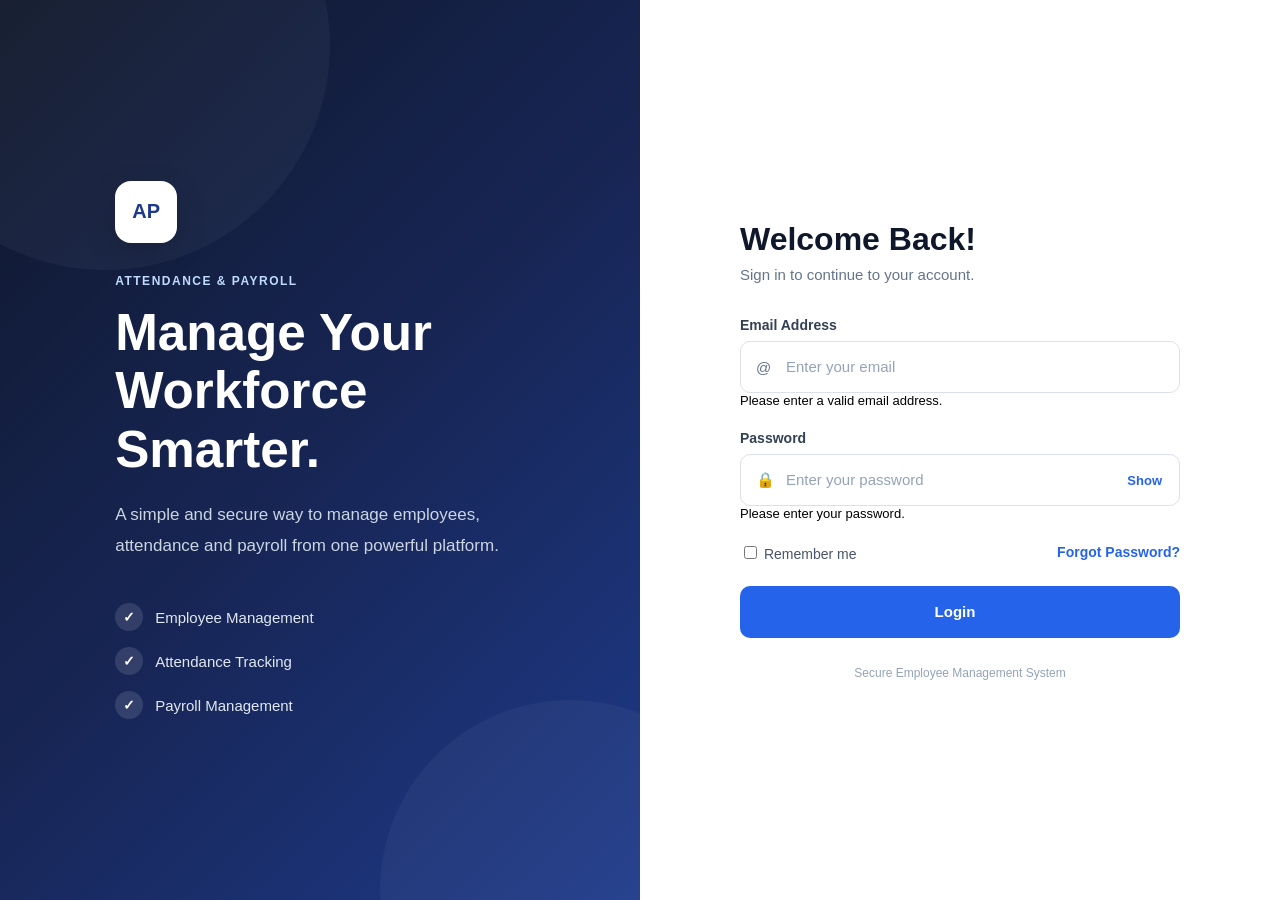
==== index.html @ 0e97949c "Chnages has been added" ====
<!DOCTYPE html>
<html lang="en">
<head>
    <meta charset="UTF-8">
    <meta name="viewport" content="width=device-width, initial-scale=1.0">
    <title>Document</title>
    <link rel="stylesheet" href="./assets/css/bootstrap.min.css">
</head>
<body>
<h1 class="bg bg-danger">Boot</h1>

    <script src="./assets/js/bootstrap.bundle.min.js"></script>

     <script>
        window.location.href = "./auth/login.html";
    </script>

</body>
</html>
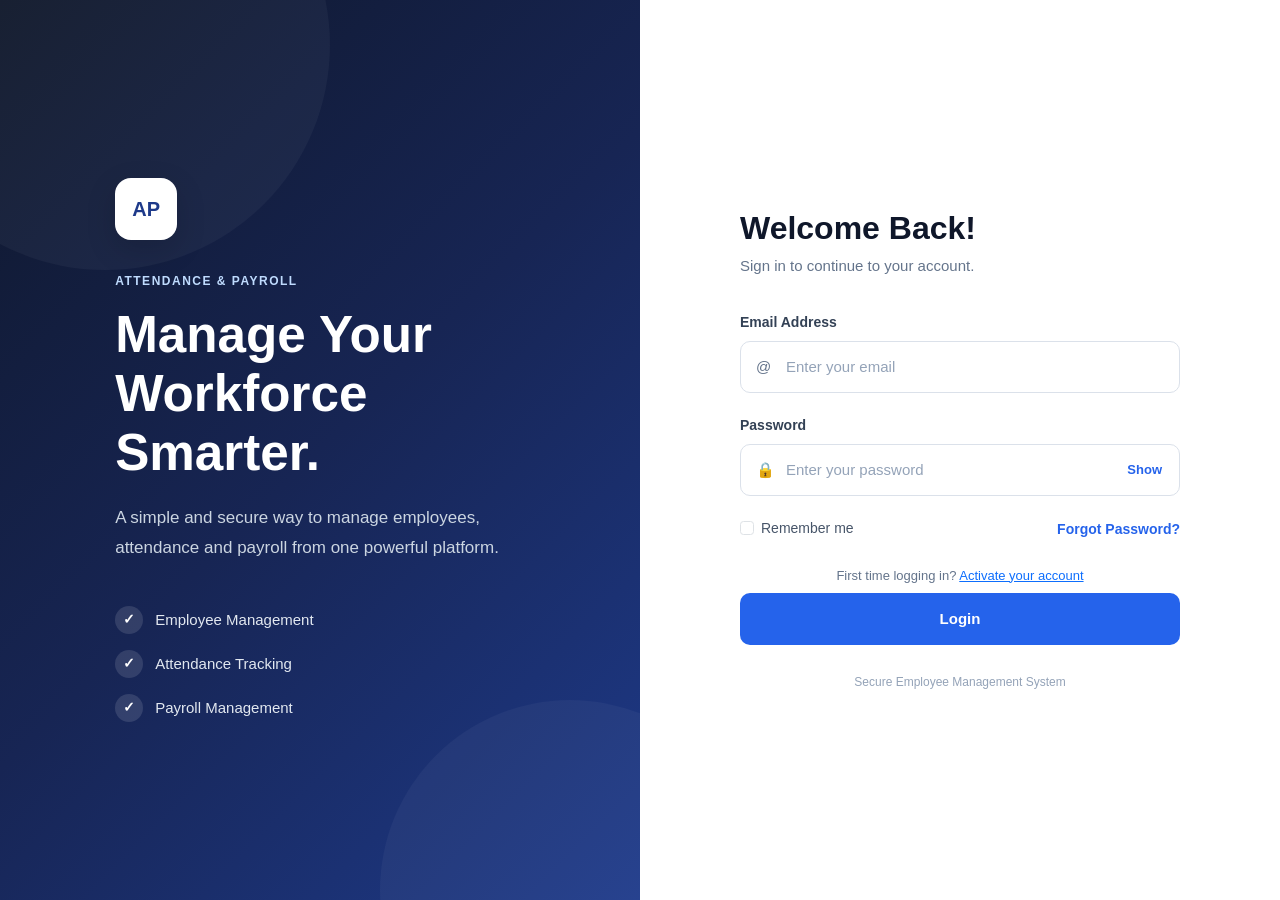
==== commit 33179a55: "Employee Dashboard API intigration" ====
--- a/index.html
+++ b/index.html
@@ -7,7 +7,7 @@
     <link rel="stylesheet" href="./assets/css/bootstrap.min.css">
 </head>
 <body>
-<h1 class="bg bg-danger">Boot</h1>
+<h1 class="">Boot</h1>
 
     <script src="./assets/js/bootstrap.bundle.min.js"></script>
 
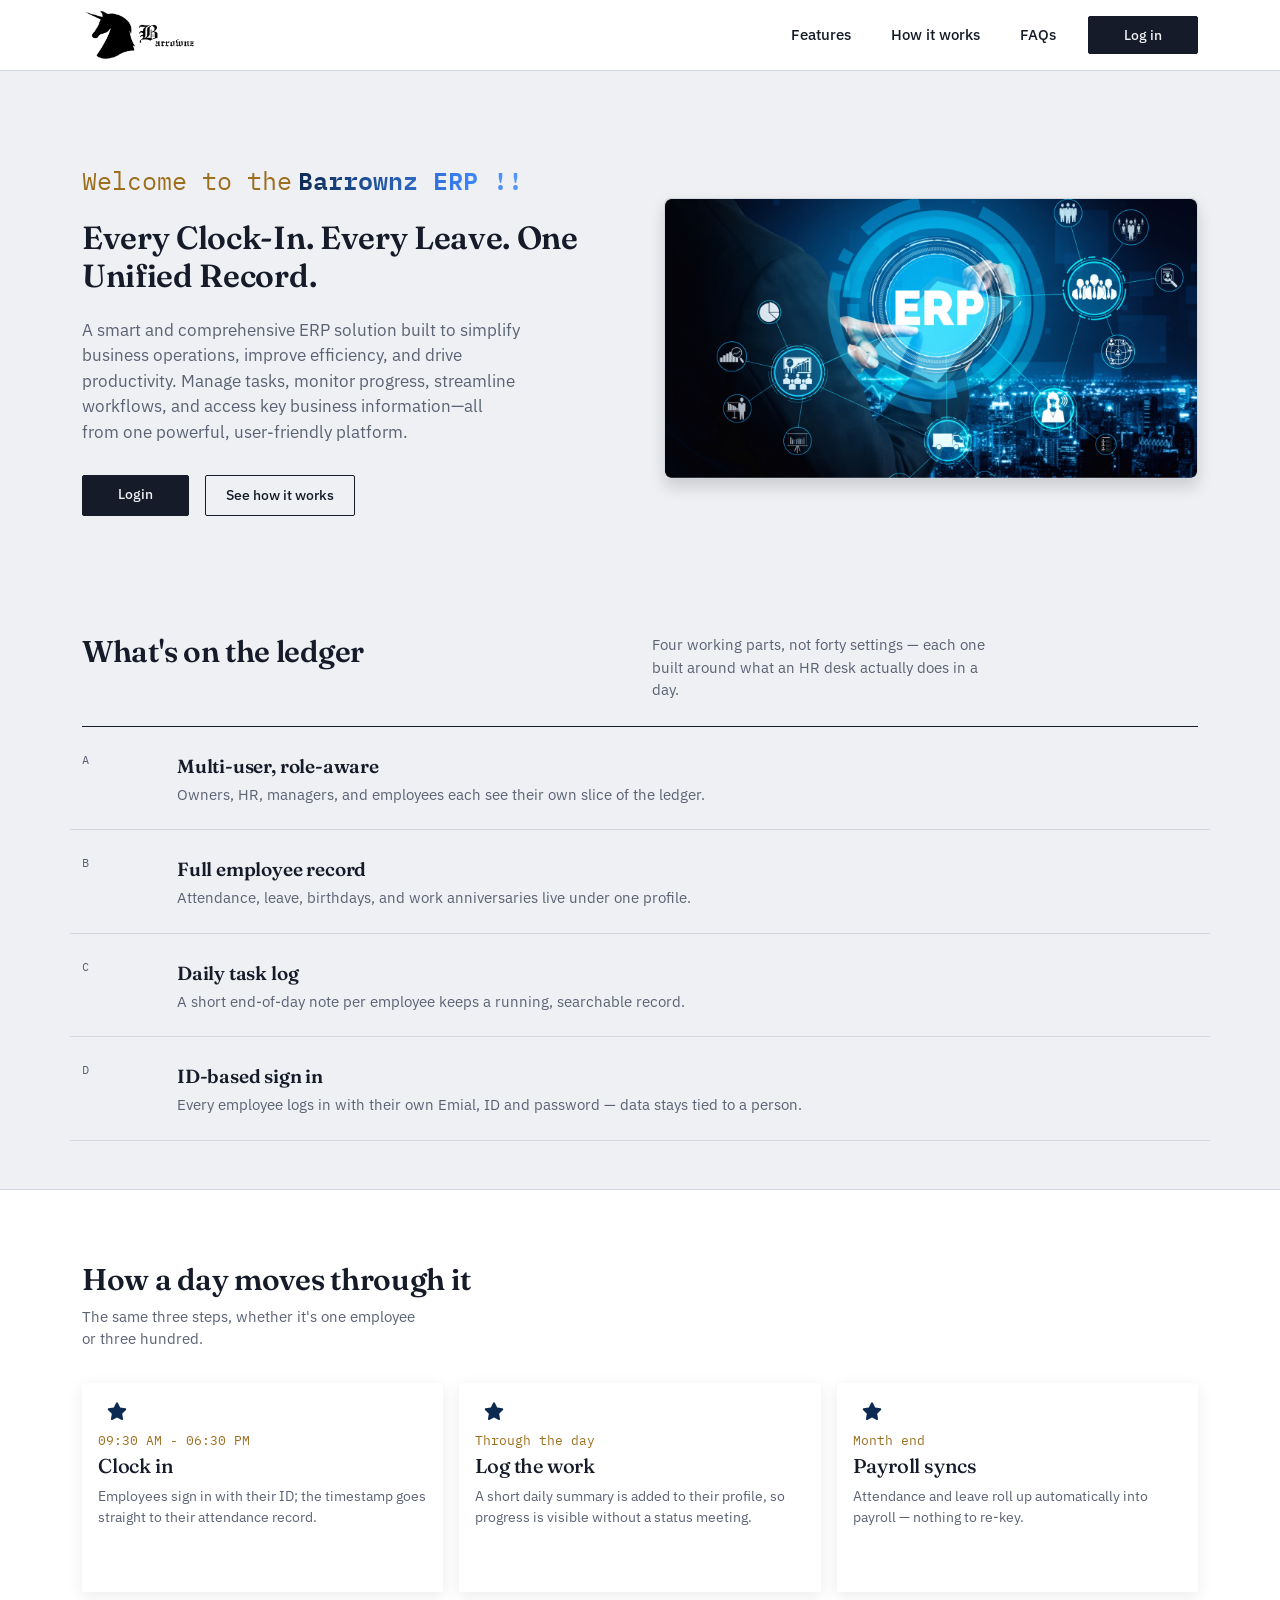
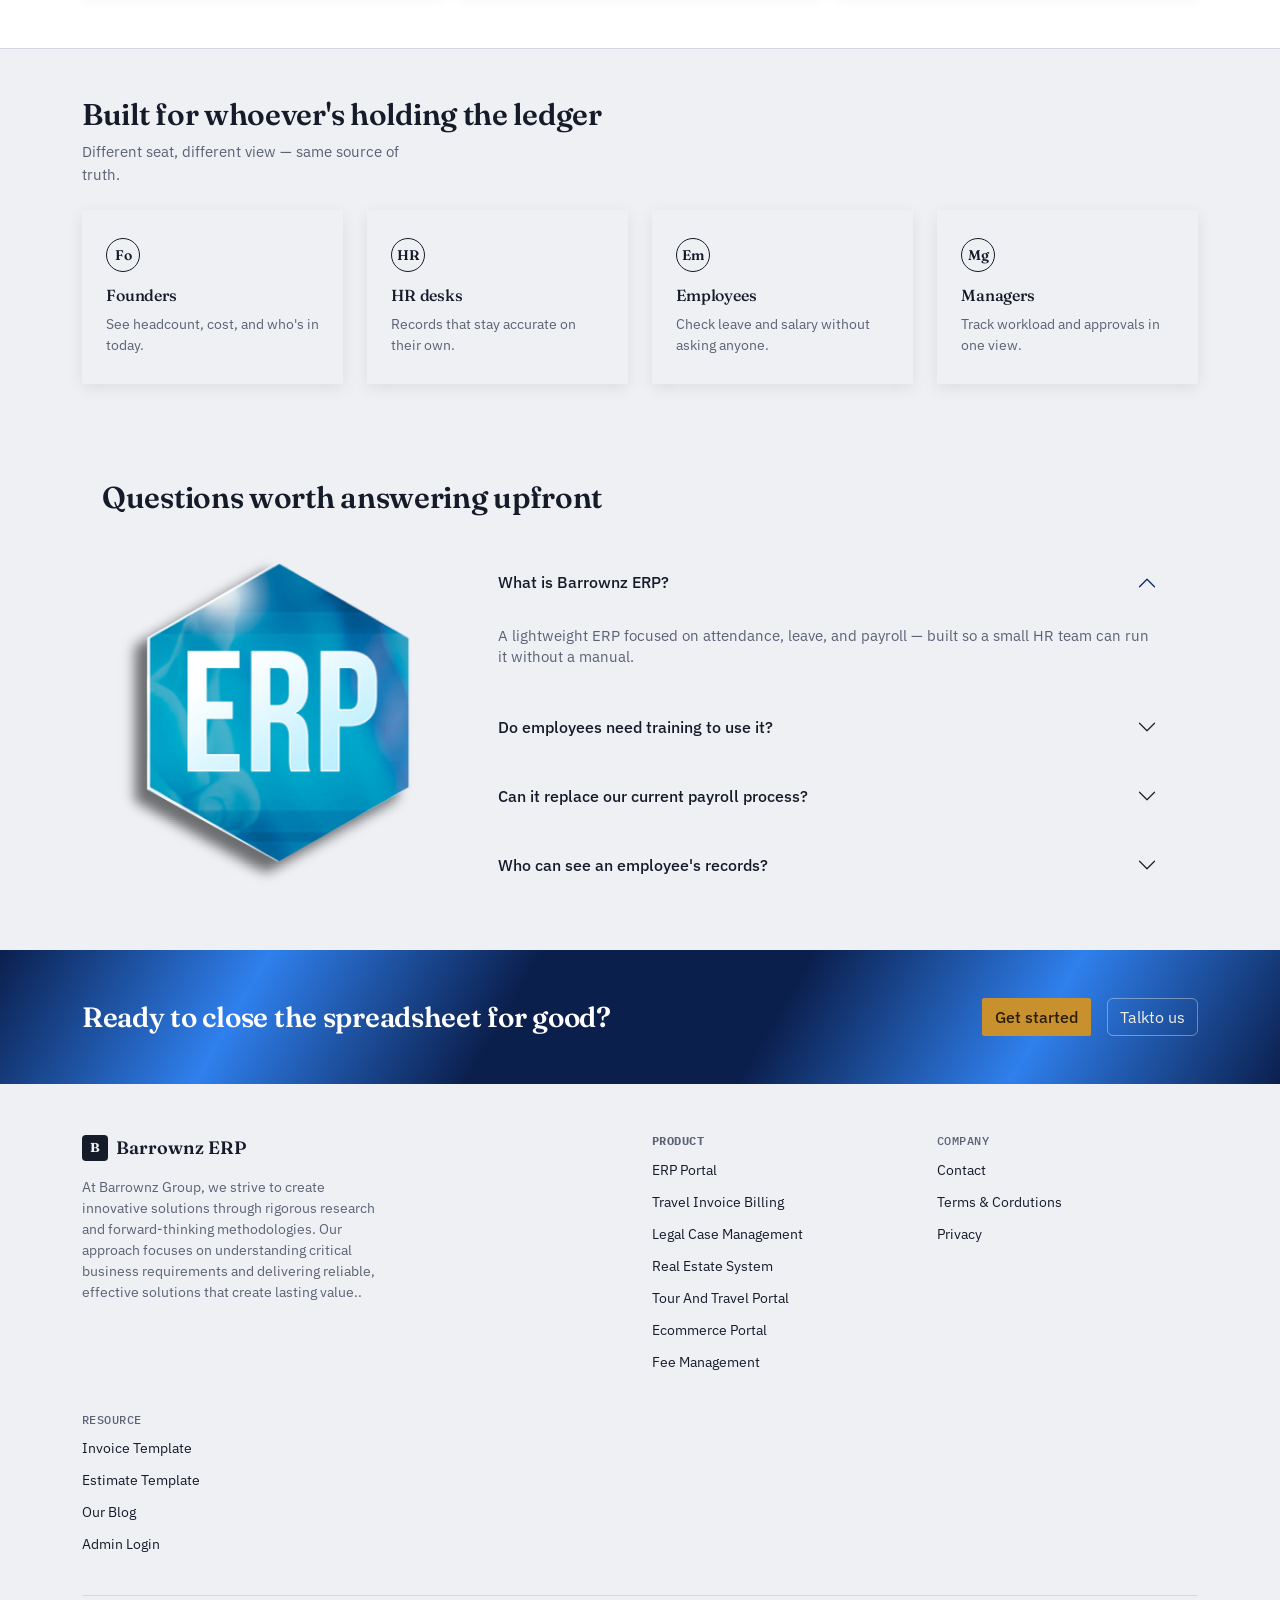
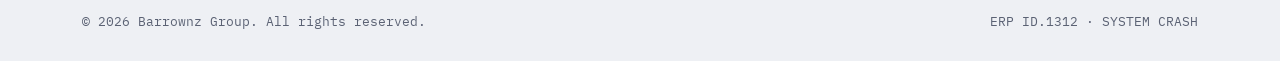
==== commit 0835a53f: "Updated" ====
--- a/index.html
+++ b/index.html
@@ -1,29 +1,488 @@
 <!DOCTYPE html>
 <html lang="en">
-<head>
-    <meta charset="UTF-8">
-    <meta name="viewport" content="width=device-width, initial-scale=1.0">
-    <title>Document</title>
-    <link rel="stylesheet" href="./assets/css/bootstrap.min.css">
-</head>
-<body>
-<h1 class="">Boot</h1>
-
-    <script src="./assets/js/bootstrap.bundle.min.js"></script>
-
-     <script>
-        window.location.href = "./auth/login.html";
-    </script>
-
-</body>
-</html>
-
-
-
-
-
-
-
-
-
-
+    <head>
+        <meta charset="UTF-8">
+        <meta name="viewport" content="width=device-width, initial-scale=1.0">
+        <title>Barrownz ERP — One ledger for every clock-in</title>
+        <link rel="icon" href="./assets/image/favicon.ico" type="image/x-icon">
+        <link rel="icon" type="image/png" sizes="32x32"
+            href="./assets/image/Barrownz-Logo.png">
+        <link rel="icon" type="image/png" sizes="16x16"
+            href="./assets/image/Barrownz-Logo.png">
+        <link rel="apple-touch-icon" sizes="180x180"
+            href="./assets/image/Barrownz-Logo.png">
+
+        <!-- Bootstrap 5 -->
+        <link href="./assets/css/bootstrap.min.css" rel="stylesheet">
+
+        <!-- Fonts -->
+        <link rel="preconnect" href="https://fonts.googleapis.com">
+        <link
+            href="https://fonts.googleapis.com/css2?family=Fraunces:opsz,wght@9..144,500;9..144,600;9..144,700&family=IBM+Plex+Sans:wght@400;500;600&family=IBM+Plex+Mono:wght@400;500&display=swap"
+            rel="stylesheet">
+        <link rel="stylesheet" href="../css/employee/Home.css">
+        <link rel="stylesheet"
+            href="https://cdn.jsdelivr.net/npm/bootstrap-icons@1.11.3/font/bootstrap-icons.css">
+    </head>
+    <body>
+
+        <!-- ================= NAVBAR ================= -->
+        <nav class="navbar navbar-expand-lg sticky-top">
+            <div class="container">
+
+                <a class="navbar-brand d-flex align-items-center gap-2"
+                    href="#">
+                    <img src="../assets/image/Barrownz-Logo.png"
+                        alt="Barrownz ERP logo"
+                        class="brand-logo img-fluid">
+                </a>
+
+                <button class="navbar-toggler" type="button"
+                    data-bs-toggle="collapse" data-bs-target="#navMenu"
+                    aria-controls="navMenu" aria-expanded="false"
+                    aria-label="Toggle navigation">
+                    <span class="navbar-toggler-icon"></span>
+                </button>
+                <div class="collapse navbar-collapse" id="navMenu">
+                    <ul
+                        class="navbar-nav ms-auto align-items-lg-center gap-lg-4 gap-2 mt-3 mt-lg-0">
+                        <li class="nav-item">
+                            <a class="nav-link nav-link-custom"
+                                href="#features">Features</a>
+                        </li>
+                        <li class="nav-item">
+                            <a class="nav-link nav-link-custom" href="#how">How
+                                it works</a>
+                        </li>
+                        <li class="nav-item">
+                            <a class="nav-link nav-link-custom"
+                                href="#faq">FAQs</a>
+                        </li>
+                        <li class="nav-item">
+                            <a href="../auth/login.html"
+                                class="btn btn-brand-dark">Log in</a>
+                        </li>
+                    </ul>
+                </div>
+            </div>
+        </nav>
+
+        <!-- ================= HERO ================= -->
+        <header class="hero">
+            <div class="container">
+                <div class="row align-items-center g-5">
+                    <div class="col-lg-6">
+                        <div class="eyebrow">
+                            Welcome to the
+                            <span class="highlight-text">Barrownz ERP
+                                !!</span></div>
+                        <h2>Every Clock-In. Every Leave. One Unified
+                            Record.</h2>
+                        <p class="lede">A smart and comprehensive ERP solution
+                            built to simplify business operations, improve
+                            efficiency, and drive productivity. Manage tasks,
+                            monitor progress, streamline workflows, and access
+                            key business information—all from one powerful,
+                            user-friendly platform.</p>
+                        <div class="d-flex gap-3 flex-wrap">
+                            <a href="../auth/login.html"
+                                class="btn btn-brand-dark">Login</a>
+                            <a href="#how" class="btn btn-brand-ghost">See how
+                                it works</a>
+                        </div>
+                    </div>
+                    <div class="col-lg-6">
+                        <!-- Timesheet card hata diya, ab sirf image dikhegi -->
+                        <img src="../assets/image/erp-software.png"
+                            alt="Barrownz ERP dashboard preview"
+                            class="img-fluid rounded shadow"
+                            style="border:1px solid var(--line);">
+                    </div>
+                </div>
+            </div>
+        </header>
+
+        <!-- ================= FEATURES (LEDGER) ================= -->
+        <section class="section" id="features">
+            <div class="container">
+                <div class="row section-head mb-4 gy-3">
+                    <div class="col-lg-6">
+                        <h2>What's on the ledger</h2>
+                    </div>
+                    <div class="col-lg-6">
+                        <p>Four working parts, not forty settings — each one
+                            built around what an HR desk actually does in a
+                            day.</p>
+                    </div>
+                </div>
+                <div class="ledger">
+                    <div class="row ledger-row gx-4">
+                        <div class="col-md-1 idx">A</div>
+                        <div class="col-md-11">
+                            <h3>Multi-user, role-aware</h3>
+                            <p>Owners, HR, managers, and employees each see
+                                their own slice of the ledger.</p>
+                        </div>
+                    </div>
+                    <div class="row ledger-row gx-4">
+                        <div class="col-md-1 idx">B</div>
+                        <div class="col-md-11">
+                            <h3>Full employee record</h3>
+                            <p>Attendance, leave, birthdays, and work
+                                anniversaries live under one profile.</p>
+                        </div>
+                    </div>
+                    <div class="row ledger-row gx-4">
+                        <div class="col-md-1 idx">C</div>
+                        <div class="col-md-11">
+                            <h3>Daily task log</h3>
+                            <p>A short end-of-day note per employee keeps a
+                                running, searchable record.</p>
+                        </div>
+                    </div>
+                    <div class="row ledger-row gx-4">
+                        <div class="col-md-1 idx">D</div>
+                        <div class="col-md-11">
+                            <h3>ID-based sign in</h3>
+                            <p>Every employee logs in with their own Emial, ID
+                                and password — data stays tied to a person.</p>
+                        </div>
+                    </div>
+                </div>
+            </div>
+        </section>
+
+        <!-- ================= HOW IT WORKS (TIMELINE) ================= -->
+        <section class="section section-alt" id="how">
+            <div class="container">
+                <div class="section-head my-4">
+                    <h2>How a day moves through it</h2>
+                    <p>The same three steps, whether it's one employee or three
+                        hundred. </p>
+                </div>
+                <div
+                    class="row g-3 d-flex align-items-center justify-content-between flex-wrap">
+                    <div class="col-md d-flex">
+                        <div class="py-5 px-3 card-box">
+                            <div class="tl-icon-wrap">
+                                <svg class="tl-node"
+                                    xmlns="http://www.w3.org/2000/svg"
+                                    viewBox="0 0 16 16" width="20" height="20"
+                                    fill="currentColor">
+                                    <path
+                                        d="M8 .25a.75.75 0 0 1 .673.418l1.882 3.815 4.21.612a.75.75 0 0 1 .416 1.279l-3.046 2.97.719 4.192a.75.75 0 0 1-1.088.79L8 12.347l-3.766 1.98a.75.75 0 0 1-1.088-.79l.72-4.192L.818 6.374a.75.75 0 0 1 .416-1.28l4.21-.611L7.327.668A.75.75 0 0 1 8 .25Z" />
+                                </svg>
+                            </div>
+                            <div>
+                                <div class="tl-time mb-1">09:30 AM - 06:30
+                                    PM</div>
+                                <h3 class="h5">Clock in</h3>
+                                <p class="text-muted-custom small">Employees
+                                    sign in
+                                    with their ID; the timestamp goes straight
+                                    to
+                                    their attendance record.
+                                </p>
+                            </div>
+                        </div>
+                    </div>
+                    <div class="col-md py-2 d-flex">
+                        <div class="py-5 px-3 card-box">
+                            <div class="tl-icon-wrap">
+                                <svg class="tl-node"
+                                    xmlns="http://www.w3.org/2000/svg"
+                                    viewBox="0 0 16 16" width="20" height="20"
+                                    fill="currentColor">
+                                    <path
+                                        d="M8 .25a.75.75 0 0 1 .673.418l1.882 3.815 4.21.612a.75.75 0 0 1 .416 1.279l-3.046 2.97.719 4.192a.75.75 0 0 1-1.088.79L8 12.347l-3.766 1.98a.75.75 0 0 1-1.088-.79l.72-4.192L.818 6.374a.75.75 0 0 1 .416-1.28l4.21-.611L7.327.668A.75.75 0 0 1 8 .25Z" />
+                                </svg>
+                            </div>
+                            <div>
+                                <div class="tl-time mb-1">Through the day</div>
+                                <h3 class="h5">Log the work</h3>
+                                <p class="text-muted-custom small">A short daily
+                                    summary is added to their profile, so
+                                    progress
+                                    is visible without a status meeting.
+                                </p>
+                            </div>
+                        </div>
+                    </div>
+                    <div class="col-md py-2 d-flex">
+                        <div class="py-5 px-3 card-box">
+                            <div class="tl-icon-wrap">
+                                <svg class="tl-node"
+                                    xmlns="http://www.w3.org/2000/svg"
+                                    viewBox="0 0 16 16" width="20" height="20"
+                                    fill="currentColor">
+                                    <path
+                                        d="M8 .25a.75.75 0 0 1 .673.418l1.882 3.815 4.21.612a.75.75 0 0 1 .416 1.279l-3.046 2.97.719 4.192a.75.75 0 0 1-1.088.79L8 12.347l-3.766 1.98a.75.75 0 0 1-1.088-.79l.72-4.192L.818 6.374a.75.75 0 0 1 .416-1.28l4.21-.611L7.327.668A.75.75 0 0 1 8 .25Z" />
+                                </svg>
+                            </div>
+                            <div>
+                                <div class="tl-time mb-1">Month end</div>
+                                <h3 class="h5">Payroll syncs</h3>
+                                <p class="text-muted-custom small">Attendance
+                                    and leave roll up automatically into payroll
+                                    — nothing to re-key.</p>
+                            </div>
+                        </div>
+                    </div>
+                </div>
+            </div>
+        </section>
+
+        <!-- ================= AUDIENCE ================= -->
+        <section class="section">
+            <div class="container">
+                <div class="section-head mb-4">
+                    <h2>Built for whoever's holding the ledger</h2>
+                    <p>Different seat, different view — same source of
+                        truth.</p>
+                </div>
+                <div class="row g-4">
+                    <div class="col-md-3 col-6">
+                        <div class="aud-cell h-100 card-box">
+                            <div class="aud-mono">Fo</div>
+                            <h3 class="h6">Founders</h3>
+                            <p class="text-muted-custom small mb-0">See
+                                headcount, cost, and who's in today.</p>
+                        </div>
+                    </div>
+                    <div class="col-md-3 col-6">
+                        <div class="aud-cell h-100 card-box">
+                            <div class="aud-mono">HR</div>
+                            <h3 class="h6">HR desks</h3>
+                            <p class="text-muted-custom small mb-0">Records that
+                                stay accurate on their own.</p>
+                        </div>
+                    </div>
+                    <div class="col-md-3 col-6">
+                        <div class="aud-cell h-100 card-box">
+                            <div class="aud-mono">Em</div>
+                            <h3 class="h6">Employees</h3>
+                            <p class="text-muted-custom small mb-0">Check leave
+                                and salary without asking anyone.</p>
+                        </div>
+                    </div>
+                    <div class="col-md-3 col-6">
+                        <div class="aud-cell h-100 card-box">
+                            <div class="aud-mono">Mg</div>
+                            <h3 class="h6">Managers</h3>
+                            <p class="text-muted-custom small mb-0">Track
+                                workload and approvals in one view.</p>
+                        </div>
+                    </div>
+                </div>
+            </div>
+        </section>
+
+        <!-- ================= FAQ ================= -->
+        <section class="section" id="faq">
+            <div class="container" style="max-width:1100px;">
+                <div class="section-head mb-4">
+                    <h2>Questions worth answering upfront</h2>
+                </div>
+                <div class="row align-items-start g-5">
+                    <!-- LEFT SIDE - IMAGE -->
+                    <div class="col-lg-4 d-flex align-items-center">
+                        <div class="image-card border-0">
+                            <img src="../assets/image/ERP.png"
+                                alt="Barrownz ERP FAQ illustration"
+                                class="img-fluid rounded image-scale">
+                        </div>
+                    </div>
+
+                    <!-- RIGHT SIDE - ACCORDION -->
+                    <div class="col-lg-8 bg-transparent pt-2">
+                        <div class="accordion bg-transparent" id="faqAccordion">
+                            <div class="accordion-item">
+                                <h2 class="accordion-header">
+                                    <button class="accordion-button"
+                                        type="button"
+                                        data-bs-toggle="collapse"
+                                        data-bs-target="#f1">
+                                        What is Barrownz ERP?
+                                    </button>
+                                </h2>
+                                <div id="f1"
+                                    class="accordion-collapse collapse show"
+                                    data-bs-parent="#faqAccordion">
+                                    <div class="accordion-body">A lightweight
+                                        ERP
+                                        focused on attendance, leave, and
+                                        payroll —
+                                        built so a small HR team can run it
+                                        without a
+                                        manual.
+                                    </div>
+                                </div>
+                            </div>
+                            <div class="accordion-item">
+                                <h2 class="accordion-header">
+                                    <button class="accordion-button collapsed"
+                                        type="button"
+                                        data-bs-toggle="collapse"
+                                        data-bs-target="#f2">
+                                        Do employees need training to use it?
+                                    </button>
+                                </h2>
+                                <div id="f2" class="accordion-collapse collapse"
+                                    data-bs-parent="#faqAccordion">
+                                    <div class="accordion-body">
+                                        Signing in and logging a day takes under
+                                        a
+                                        minute. Most teams are fully on it
+                                        within a
+                                        week.
+                                    </div>
+                                </div>
+                            </div>
+                            <div class="accordion-item">
+                                <h2 class="accordion-header">
+                                    <button class="accordion-button collapsed"
+                                        type="button" data-bs-toggle="collapse"
+                                        data-bs-target="#f3">
+                                        Can it replace our current payroll
+                                        process?
+                                    </button>
+                                </h2>
+                                <div id="f3" class="accordion-collapse collapse"
+                                    data-bs-parent="#faqAccordion">
+                                    <div class="accordion-body">
+                                        Attendance and leave feed straight into
+                                        payroll,
+                                        so most teams drop the separate
+                                        spreadsheet
+                                        within one pay cycle.
+                                    </div>
+                                </div>
+                            </div>
+                            <div class="accordion-item">
+                                <h2 class="accordion-header">
+                                    <button class="accordion-button collapsed"
+                                        type="button"
+                                        data-bs-toggle="collapse"
+                                        data-bs-target="#f4">
+                                        Who can see an employee's records?
+                                    </button>
+                                </h2>
+                                <div id="f4" class="accordion-collapse collapse"
+                                    data-bs-parent="#faqAccordion">
+                                    <div class="accordion-body">
+                                        Only that employee, their manager, and
+                                        HR —
+                                        role-based access keeps records private.
+                                    </div>
+                                </div>
+                            </div>
+                        </div>
+                    </div>
+
+                </div>
+            </div>
+        </section>
+
+        <!-- ================= CTA ================= -->
+        <section class="cta-band py-5">
+            <div
+                class="container d-flex flex-wrap justify-content-between align-items-center gap-4">
+                <h2 class="mb-0">Ready to close the spreadsheet for good?</h2>
+                <div class="d-flex gap-3">
+                    <a href="#" class="btn btn-brand-amber">Get started</a>
+                    <a href="#" class="btn"
+                        style="border:1px solid rgba(242,239,230,.4);color:#F2EFE6;">
+                        Talkto us
+                    </a>
+                </div>
+            </div>
+        </section>
+
+        <!-- ================= FOOTER ================= -->
+        <footer>
+            <div class="container">
+                <div class="row g-4">
+                    <div class="col-md-6">
+                        <div class="d-flex align-items-center gap-2 mb-3">
+                            <span class="brand-mark">B</span>
+                            <span class="brand-name">Barrownz ERP</span>
+                        </div>
+                        <p class="text-muted-custom small"
+                            style="max-width:38ch;">
+                            At Barrownz Group, we strive
+                            to create innovative solutions through rigorous
+                            research and forward-thinking methodologies. Our
+                            approach focuses on understanding critical business
+                            requirements and delivering reliable, effective
+                            solutions that create lasting value..
+                        </p>
+                    </div>
+                    <div class="col-6 col-md-3">
+                        <h4 class="fw-bold">Product</h4>
+                        <ul class="list-unstyled d-flex flex-column gap-2">
+                            <li>
+                                <a href="#">ERP Portal</a>
+                            </li>
+                            <li>
+                                <a href="#">Travel Invoice Billing</a>
+                            </li>
+                            <li>
+                                <a href="#">Legal Case Management</a>
+                            </li>
+                            <li>
+                                <a href="#">Real Estate System</a>
+                            </li>
+                            <li>
+                                <a href="#">Tour And Travel Portal</a>
+                            </li>
+                            <li>
+                                <a href="#">Ecommerce Portal</a>
+                            </li>
+                            <li>
+                                <a href="#">Fee Management</a>
+                            </li>
+                        </ul>
+                    </div>
+                    <div class="col-6 col-md-3">
+                        <h4>Company</h4>
+                        <ul class="list-unstyled d-flex flex-column gap-2">
+                            <li>
+                                <a href="#">Contact</a>
+                            </li>
+                            <li>
+                                <a href="#">Terms & Cordutions</a>
+                            </li>
+                            <li>
+                                <a href="#">Privacy</a>
+                            </li>
+                        </ul>
+                    </div>
+                    <div class="col-6 col-md-3">
+                        <h4>Resource</h4>
+                        <ul class="list-unstyled d-flex flex-column gap-2">
+                            <li>
+                                <a href="#">Invoice Template</a>
+                            </li>
+                            <li>
+                                <a href="#">Estimate Template</a>
+                            </li>
+                            <li>
+                                <a href="#">Our Blog</a>
+                            </li>
+                            <li>
+                                <a href="#">Admin Login</a>
+                            </li>
+                        </ul>
+                    </div>
+                </div>
+                <div
+                    class="d-flex justify-content-between flex-wrap pt-3 mt-4 foot-bottom">
+                    <span>© 2026 Barrownz Group. All rights reserved.</span>
+                    <span>ERP ID.1312 · SYSTEM CRASH</span>
+                </div>
+            </div>
+        </footer>
+
+        <script src="../assets/js/bootstrap.bundle.min.js"></script>
+    </body>
+</html>
--- a/css/employee/Home.css
+++ b/css/employee/Home.css
@@ -0,0 +1,507 @@
+:root {
+    --ink: #161B29;
+    --paper: #EEF0F4;
+    --paper-2: #E4E7ED;
+    --card: #FFFFFF;
+    --line: #D3D7E0;
+    --amber: #C8912E;
+    --amber-deep: #9C6E1E;
+    --teal: #2C6A5E;
+    --teal-deep: #1E4B42;
+    --muted: #5B6274;
+}
+
+body {
+    background: var(--paper);
+    color: var(--ink);
+    font-family: 'IBM Plex Sans', sans-serif;
+}
+
+h1,
+h2,
+h3 {
+    font-family: 'Fraunces', serif;
+    font-weight: 600;
+    letter-spacing: -0.01em;
+}
+
+.mono {
+    font-family: 'IBM Plex Mono', monospace;
+}
+
+.text-muted-custom {
+    color: var(--muted);
+}
+
+/* ---------- NAVBAR (fixed) ---------- */
+
+.brand-logo {
+    height: 50px;
+    width: auto;
+    object-fit: contain;
+}
+
+.navbar {
+    border-bottom: 1px solid var(--line);
+    background: var(--card) !important;
+    padding: 5px 0;
+}
+
+.brand-mark {
+    width: 26px;
+    /* pehle 32px tha */
+    height: 26px;
+    border-radius: 4px;
+    background: var(--ink);
+    color: var(--paper);
+    display: flex;
+    align-items: center;
+    justify-content: center;
+    font-family: 'Fraunces', serif;
+    font-weight: 700;
+    font-size: 13px;
+}
+
+.brand-name {
+    font-family: 'Fraunces', serif;
+    font-weight: 600;
+    font-size: 18px;
+    color: var(--ink);
+}
+
+.brand-sub {
+    font-family: 'IBM Plex Mono', monospace;
+    font-size: 9px;
+    /* pehle 10px tha */
+    color: var(--muted);
+    letter-spacing: .04em;
+}
+
+.nav-link-custom {
+    color: var(--ink) !important;
+    font-size: 14.5px;
+    font-weight: 500;
+}
+
+.nav-link-custom:hover {
+    color: var(--amber-deep) !important;
+}
+
+/* Custom button — explicit colors, high specificity so nothing overrides it */
+.btn-brand-dark {
+    background-color: var(--ink) !important;
+    color: var(--paper) !important;
+    border: 1px solid var(--ink) !important;
+    border-radius: 2px;
+    font-size: 13.5px;
+    font-weight: 500;
+    padding: 0.5rem 2.2rem;
+    /* pehle 9px 20px tha */
+}
+
+.btn-brand-dark:hover {
+    background-color: var(--amber-deep) !important;
+    border-color: var(--amber-deep) !important;
+    color: #fff !important;
+}
+
+.btn-brand-ghost {
+    background: transparent !important;
+    color: var(--ink) !important;
+    border: 1px solid var(--ink) !important;
+    border-radius: 2px;
+    font-size: 14px;
+    font-weight: 500;
+    padding: 9px 20px;
+}
+
+.btn-brand-ghost:hover {
+    background: var(--ink) !important;
+    color: var(--paper) !important;
+}
+
+.btn-brand-amber {
+    background-color: var(--amber) !important;
+    color: #2A1D06 !important;
+    border: 1px solid var(--amber) !important;
+    border-radius: 2px;
+    font-weight: 500;
+}
+
+.btn-brand-amber:hover {
+    background-color: var(--amber-deep) !important;
+    border-color: var(--amber-deep) !important;
+    color: #fff !important;
+}
+
+/* ---------- HERO ---------- */
+.hero {
+    padding: 90px 0 70px;
+}
+
+.eyebrow {
+    font-family: 'IBM Plex Mono', monospace;
+    font-size: 12px;
+    color: var(--amber-deep);
+    margin-bottom: 16px;
+}
+
+.hero h1 {
+    font-size: 44px;
+    line-height: 1.15;
+    max-width: 12ch;
+}
+
+.hero p.lede {
+    font-size: 17px;
+    color: var(--muted);
+    max-width: 44ch;
+    margin: 22px 0 30px;
+}
+
+.ts-card {
+    background: var(--card);
+    border: 1px solid var(--line);
+    border-radius: 6px;
+    box-shadow: 0 20px 45px -22px rgba(22, 27, 41, .35);
+    padding: 26px;
+    position: relative;
+}
+
+.ts-tag {
+    position: absolute;
+    top: -14px;
+    right: 22px;
+    background: var(--amber);
+    color: #2A1D06;
+    font-family: 'IBM Plex Mono', monospace;
+    font-size: 11px;
+    padding: 6px 12px;
+    border-radius: 2px;
+    box-shadow: 0 8px 18px -8px rgba(200, 145, 46, .7);
+}
+
+.ts-head {
+    display: flex;
+    justify-content: space-between;
+    border-bottom: 1px dashed var(--line);
+    padding-bottom: 16px;
+    margin-bottom: 16px;
+}
+
+.ts-row {
+    display: flex;
+    justify-content: space-between;
+    font-size: 14px;
+    padding: 6px 0;
+}
+
+.ts-row span:first-child {
+    color: var(--muted);
+}
+
+.ts-row span:last-child {
+    font-family: 'IBM Plex Mono', monospace;
+}
+
+.status-chip {
+    font-family: 'IBM Plex Mono', monospace;
+    font-size: 11px;
+    background: #E7F1EC;
+    color: var(--teal-deep);
+    padding: 4px 10px;
+    border-radius: 20px;
+    border: 1px solid #BFDAD0;
+    height: fit-content;
+}
+
+.ts-clock {
+    display: flex;
+    align-items: center;
+    gap: 12px;
+    background: var(--paper);
+    border: 1px solid var(--line);
+    border-radius: 4px;
+    padding: 14px 16px;
+    margin-top: 10px;
+}
+
+.dot {
+    width: 8px;
+    height: 8px;
+    border-radius: 50%;
+    background: var(--amber);
+    flex-shrink: 0;
+}
+
+/* ---------- SECTIONS ---------- */
+.section {
+    padding: 3rem 0;
+}
+
+.section-alt {
+    background: var(--card);
+    border-top: 1px solid var(--line);
+    border-bottom: 1px solid var(--line);
+}
+
+.section-head h2 {
+    font-size: 30px;
+}
+
+.section-head p {
+    color: var(--muted);
+    max-width: 38ch;
+    font-size: 15px;
+    margin: 0;
+}
+
+.ledger {
+    border-top: 1px solid var(--ink);
+}
+
+.ledger-row {
+    padding: 24px 0;
+    border-bottom: 1px solid var(--line);
+}
+
+.ledger-row .idx {
+    font-family: 'IBM Plex Mono', monospace;
+    font-size: 12px;
+    color: var(--muted);
+}
+
+.ledger-row h3 {
+    font-size: 19px;
+    margin: 4px 0 6px;
+}
+
+.ledger-row p {
+    color: var(--muted);
+    font-size: 14.5px;
+    margin: 0;
+}
+
+.tl-time {
+    font-family: 'IBM Plex Mono', monospace;
+    font-size: 13px;
+    color: var(--amber-deep);
+}
+
+.tl-line {
+    width: 1px;
+    flex: 1;
+    background: var(--line);
+    margin: 0 auto;
+}
+
+.aud-cell {
+    /* background: var(--paper-2); */
+    padding: 28px 24px;
+    /* border: 1px solid var(--line); */
+    box-shadow: 0 4px 15px rgba(0, 0, 0, 0.12);
+}
+
+.aud-mono {
+    width: 34px;
+    height: 34px;
+    border-radius: 50%;
+    border: 1px solid var(--ink);
+    display: flex;
+    align-items: center;
+    justify-content: center;
+    font-family: 'Fraunces', serif;
+    font-weight: 600;
+    font-size: 14px;
+    margin-bottom: 14px;
+}
+
+.accordion-button {
+    font-family: 'IBM Plex Sans', sans-serif;
+    font-weight: 500;
+    background: var(--card);
+    color: var(--ink);
+}
+
+.accordion-button:not(.collapsed) {
+    background: var(--card);
+    color: var(--ink);
+    box-shadow: none;
+}
+
+.accordion-button::after {
+    filter: none;
+}
+
+.accordion-item {
+    border-color: var(--line);
+}
+
+.accordion-body {
+    color: var(--muted);
+    font-size: 14.5px;
+}
+
+.cta-band {
+    background: linear-gradient(120deg,
+            #0b1f4d,
+            #2f80ed,
+            #0b1f4d,
+            #0b1f4d,
+            #2f80ed,
+            #0b1f4d);
+    color: #F2EFE6;
+}
+
+.cta-band h2 {
+    color: #fff;
+    font-size: 28px;
+}
+
+footer {
+    padding: 50px 0 30px;
+}
+
+footer h4 {
+    font-family: 'IBM Plex Mono', monospace;
+    font-size: 12px;
+    text-transform: uppercase;
+    letter-spacing: .04em;
+    color: var(--muted);
+}
+
+footer a {
+    color: var(--ink);
+    text-decoration: none;
+    font-size: 14px;
+}
+
+footer a:hover {
+    color: var(--amber-deep);
+}
+
+.foot-bottom {
+    border-top: 1px solid var(--line);
+    font-family: 'IBM Plex Mono', monospace;
+    font-size: 12.5px;
+    color: var(--muted);
+}
+
+.eyebrow {
+    font-family: 'IBM Plex Mono', monospace;
+    font-size: 25px;
+    /* ye chhota hi rahega - "Welcome to the" aur "!!!" ke liye */
+    color: var(--amber-deep);
+    margin-bottom: 18px;
+    line-height: 1.6;
+    display: flex;
+    align-items: baseline;
+    gap: 6px;
+    flex-wrap: wrap;
+}
+
+/* Card Box  */
+
+.card-box {
+    position: relative;
+    /* zaroori hai taaki icon isi ke andar se position ho */
+    transition: transform 0.5s ease;
+    box-shadow: 0 4px 15px rgba(0, 0, 0, 0.08);
+}
+
+.card-box:hover {
+    transform: scale(1.05);
+    box-shadow: 0 4px 20px rgba(0, 0, 0, 0.12);
+    transition: transform 0.5s ease
+}
+
+.tl-icon-wrap {
+    position: absolute;
+    top: 15px;
+    left: 25px;
+}
+
+.tl-node {
+    color: #0D2B52;
+}
+
+/* Image Card */
+.image-card {
+    padding: 1rem;
+}
+
+.image-scale {
+    transition: transform 0.25s ease;
+}
+
+.image-scale:hover {
+    transform: scale(1.06);
+}
+
+.bg-transparent {
+    background: transparent !important;
+}
+
+.accordion-item {
+    background-color: transparent !important;
+    /* background-color: rgba(255, 255, 255, 0.18) !important; */
+    border-color: rgba(0, 0, 0, 0.00) !important;
+    padding: 0.5rem 0;
+}
+
+.accordion-button {
+    background-color: transparent !important;
+    color: var(--ink);
+    box-shadow: none !important;
+}
+
+.accordion-button:not(.collapsed) {
+    background-color: transparent !important;
+    color: var(--ink);
+    box-shadow: none !important;
+}
+
+.accordion-body {
+    background-color: transparent !important;
+    color: var(--muted);
+}
+
+.accordion-button::after {
+    filter: none;
+}
+
+.accordion-collapse {
+    background-color: transparent !important;
+}
+
+/* .list-unstyled li a {
+    color: #555;
+    text-decoration: none;
+    transition: color 0.2s ease;
+}
+.list-unstyled li a:hover {
+    color: #1e3a8a;
+} */
+/* Hero Content  */
+.highlight-text {
+    font-size: 25px;
+    /* sirf "Barrownz ERP" bada */
+    line-height: 1.2;
+    font-weight: 600;
+    background: linear-gradient(90deg, #0D2B52, #3B82F6, #93C5FD, #EC4899, #0D2B52);
+    background-size: 300% 100%;
+    -webkit-background-clip: text;
+    background-clip: text;
+    -webkit-text-fill-color: transparent;
+    animation: shine 4s linear infinite;
+}
+
+@keyframes shine {
+    0% {
+        background-position: 0% 50%;
+    }
+
+    100% {
+        background-position: 300% 50%;
+    }
+}
